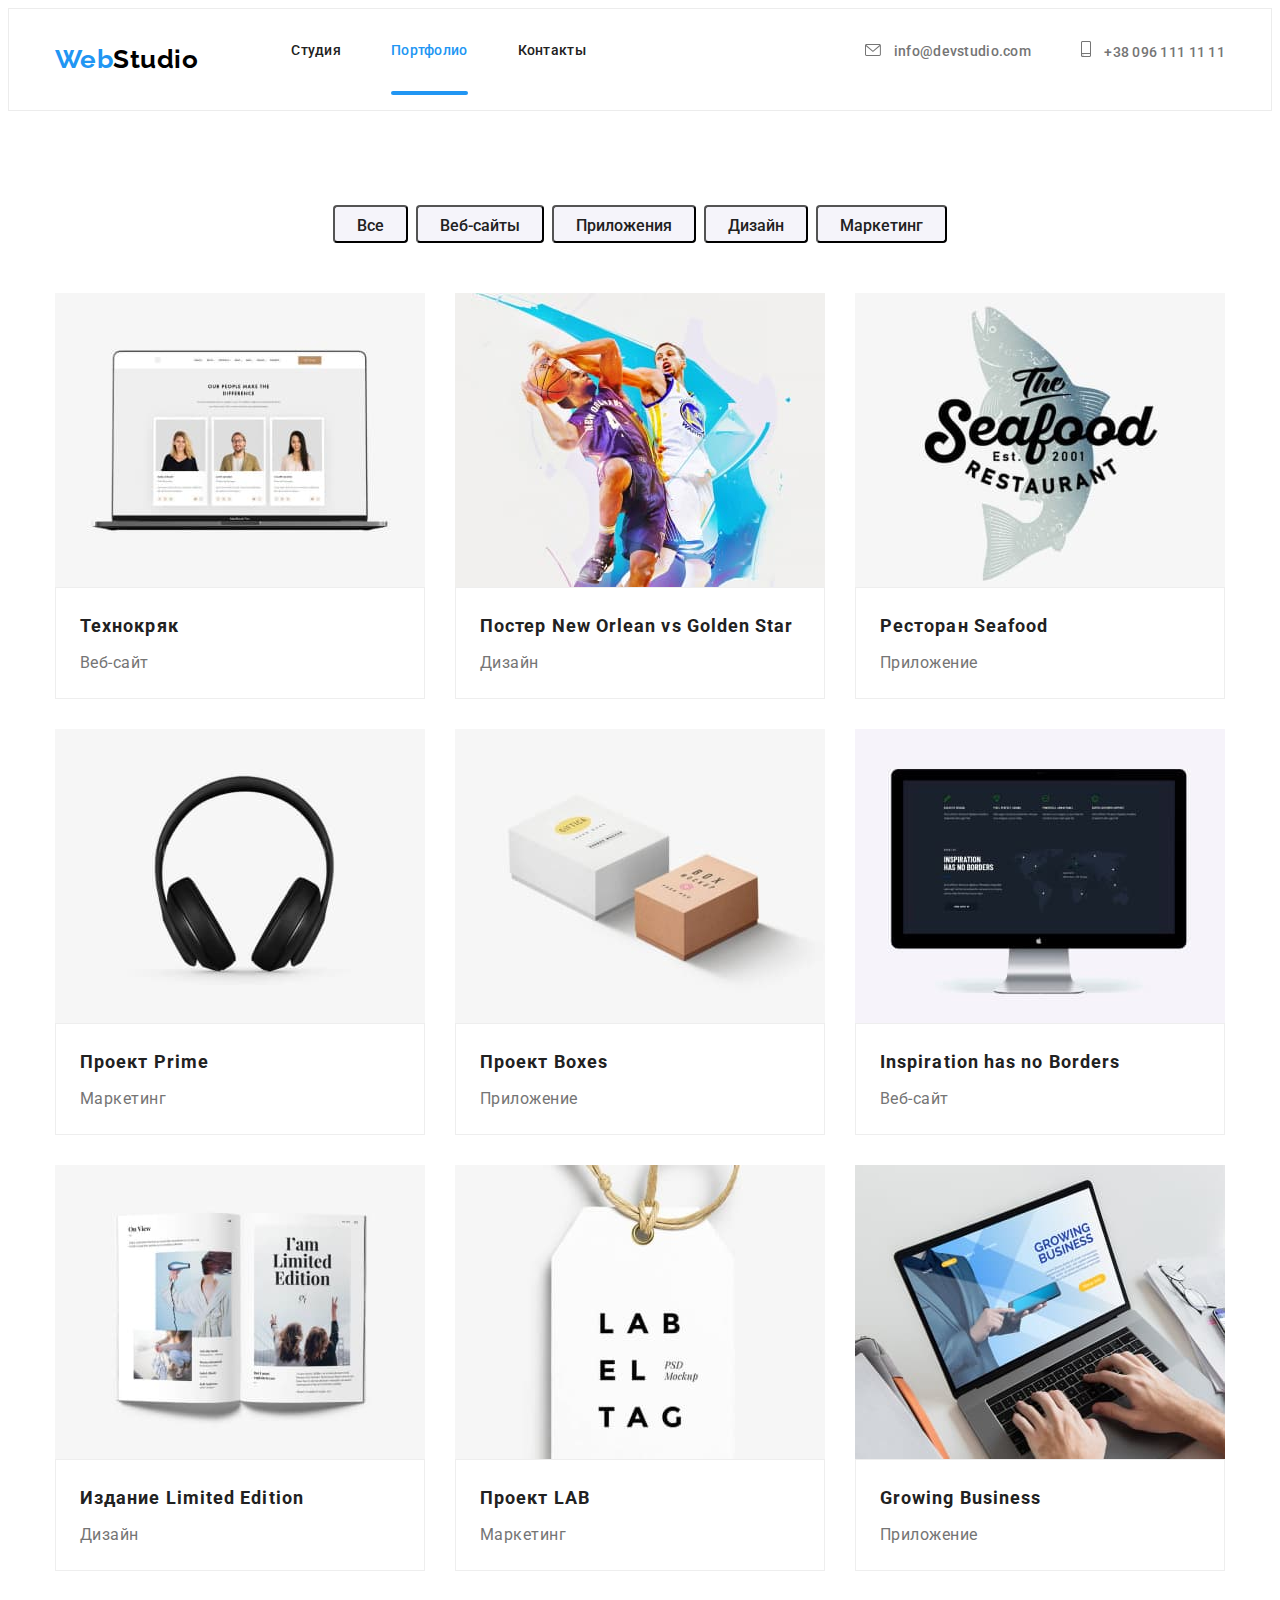
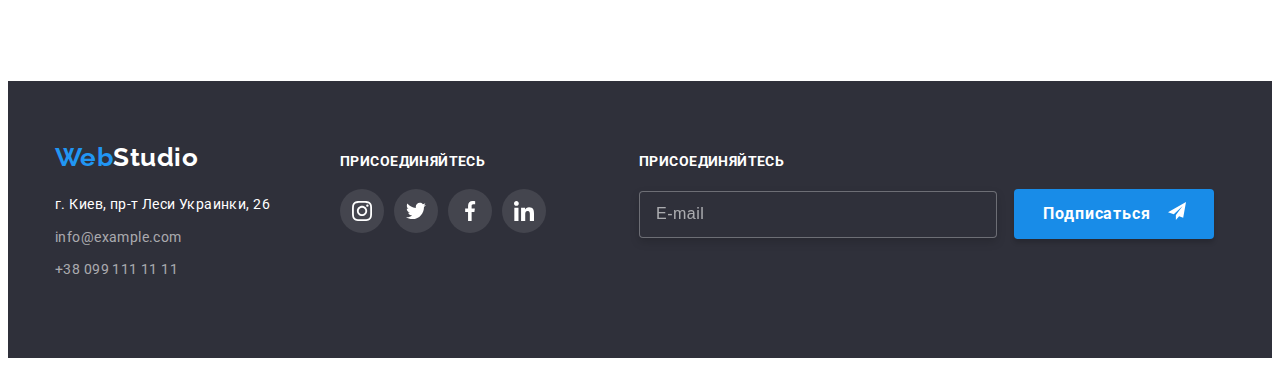
==== portfolio.html @ 405f948f "Пересоздал репозиторий, тот завис" ====
<!DOCTYPE html>
<html lang="ru">

<head>
    <meta charset="UTF-8">
    <meta http-equiv="X-UA-Compatible" content="IE=edge">
    <meta name="viewport" content="width=device-width, initial-scale=1.0">
    <title>Shalamai homework</title>
    <link rel="preconnect" href="https://fonts.googleapis.com">
    <link rel="preconnect" href="https://fonts.gstatic.com" crossorigin>
    <link href="https://fonts.googleapis.com/css2?family=Raleway:wght@700&family=Roboto:wght@400;500;700;900&display=swap"
        rel="stylesheet">
    <link rel="stylesheet" href="https://cdnjs.cloudflare.com/ajax/libs/modern-normalize/1.1.0/modern-normalize.min.css"
        integrity="sha512-wpPYUAdjBVSE4KJnH1VR1HeZfpl1ub8YT/NKx4PuQ5NmX2tKuGu6U/JRp5y+Y8XG2tV+wKQpNHVUX03MfMFn9Q=="
        crossorigin="anonymous" referrerpolicy="no-referrer" />
    <!-- <link rel="stylesheet" href="./css/styles.css"> -->
    <link rel="stylesheet" href="./css/main.min.css">
</head>

<body>

    <!-- Шапка сайта -->
    <header class="header">
        <div class="container main-nav">

            <a href="./index.html" class="logo">
                <span class="accent">Web</span><span class="logo-header">Studio</span>
            </a>

            <nav class="navigation">
                <ul class="site-nav list">
                    <li class="nav-item"><a href="./index.html" class="link">Студия</a></li>
                    <li class="nav-item"><a href="./portfolio.html" class="link current">Портфолио</a></li>
                    <li class="nav-item"><a href="" class="link">Контакты</a></li>
                </ul>
            </nav>

            <div class="contact-block">
                <ul class="header-nav list">
                    <li class="nav-item">
                        <a href="mailto:info@devstudio.com" class="link-contact">
                            <svg class="icon-header" width="16" height="12">
                                <use href="./images/icons.svg#icon-email"></use>
                            </svg>
                            info@devstudio.com
                        </a>
                    </li>
                    <li class="nav-item">
                        <a href="tel:+380961111111" class="link-contact">
                            <svg class="icon-header" width="10" height="16">
                                <use href="./images/icons.svg#icon-smartphone"></use>
                            </svg>
                            +38 096 111 11 11
                        </a>
                    </li>
                </ul>
            </div>
        </div>
    </header>

    <!-- Основное -->

    <main>

        <!-- Фильтр -->

        <section class="potfolio">
            <div class="container">
                <h1 class="filter-title">Фильтр</h1>

                <ul class="filter list">
                    <li class="filter-item"><button type="button" class="port-btn">Все</button></li>
                    <li class="filter-item"><button type="button" class="port-btn">Веб-сайты</button></li>
                    <li class="filter-item"><button type="button" class="port-btn">Приложения</button></li>
                    <li class="filter-item"><button type="button" class="port-btn">Дизайн</button></li>
                    <li class="filter-item"><button type="button" class="port-btn">Маркетинг</button></li>
                </ul>

                <!-- Проекты -->

                <ul class="project list">
                    <li class="project-item">
                        <div class="product-thumb">
                            <img src="./images/techno.jpg" alt="Открытый ноутбук" width="370">
                            <p class="overlay">
                                Технокряк это современная площадка распространения коронавируса. Компании используют эту платформу для цифрового
                                шпионажа и атак на защищённые сервера конкурентов.
                            </p>
                        </div>
                        <div class="project-description">
                            <h2 class="project-title">Технокряк</h2>
                            <p class="project-name">Веб-сайт</p>
                        </div>
                    </li>
                    <li class="project-item">
                        <div class="product-thumb">
                            <a href="" class="project-link">
                                <img src="./images/neworlean.jpg" alt="Два человека играют в баскетбол" width="370">
                            </a>
                            <div class="overlay">
                                Технокряк это современная площадка распространения коронавируса. Компании используют эту платформу для
                                цифрового
                                шпионажа и атак на защищённые сервера конкурентов.
                            </div>
                        </div>
                        <div class="project-description">
                            <h2 class="project-title">Постер New Orlean vs Golden Star</h2>
                            <p class="project-name">Дизайн</p>
                        </div>
                    </li>
                    <li class="project-item">
                        <div class="product-thumb">
                            <a href="" class="project-link">
                                <img src="./images/seafood.jpg" alt="Логотип ресторана" width="370">
                            </a>
                            <div class="overlay">
                                Технокряк это современная площадка распространения коронавируса. Компании используют эту платформу для
                                цифрового
                                шпионажа и атак на защищённые сервера конкурентов.
                            </div>
                        </div>
                        <div class="project-description">
                            <h2 class="project-title">Ресторан Seafood</h2>
                            <p class="project-name">Приложение</p>
                        </div>
                    </li>
                    <li class="project-item">
                        <div class="product-thumb">
                            <a href="" class="project-link">
                                <img src="./images/prime.jpg" alt="Черные наушники" width="370">
                            </a>
                            <div class="overlay">
                                Технокряк это современная площадка распространения коронавируса. Компании используют эту платформу для
                                цифрового
                                шпионажа и атак на защищённые сервера конкурентов.
                            </div>
                        </div>
                        <div class="project-description">
                            <h2 class="project-title">Проект Prime</h2>
                            <p class="project-name">Маркетинг</p>
                        </div>
                    </li>
                    <li class="project-item">
                        <div class="product-thumb">
                            <a href="" class="project-link">
                                <img src="./images/boxes.jpg" alt="Две коробки" width="370">
                            </a>
                            <div class="overlay">
                                Технокряк это современная площадка распространения коронавируса. Компании используют эту платформу для
                                цифрового
                                шпионажа и атак на защищённые сервера конкурентов.
                            </div>
                        </div>
                        <div class="project-description">
                            <h2 class="project-title">Проект Boxes</h2>
                            <p class="project-name">Приложение</p>
                        </div>
                    </li>
                    <li class="project-item">
                        <div class="product-thumb">
                            <a href="" class="project-link">
                                <img src="./images/borders.jpg" alt="Экран монитора" width="370">
                            </a>
                            <div class="overlay">
                                Технокряк это современная площадка распространения коронавируса. Компании используют эту платформу для
                                цифрового
                                шпионажа и атак на защищённые сервера конкурентов.
                            </div>
                        </div>
                        <div class="project-description">
                            <h2 class="project-title">Inspiration has no Borders</h2>
                            <p class="project-name">Веб-сайт</p>
                        </div>
                    </li>
                    <li class="project-item">
                        <div class="product-thumb">
                            <a href="" class="project-link">
                                <img src="./images/edition.jpg" alt="Открытый журнал" width="370">
                            </a>
                            <div class="overlay">
                                Технокряк это современная площадка распространения коронавируса. Компании используют эту платформу для
                                цифрового
                                шпионажа и атак на защищённые сервера конкурентов.
                            </div>
                        </div>
                        <div class="project-description">
                            <h2 class="project-title">Издание Limited Edition</h2>
                            <p class="project-name">Дизайн</p>
                        </div>
                    </li>
                    <li class="project-item">
                        <div class="product-thumb">
                            <a href="" class="project-link">
                                <img src="./images/lab.jpg" alt="Бумажная бирка с логотипом" width="370">
                            </a>
                            <div class="overlay">
                                Технокряк это современная площадка распространения коронавируса. Компании используют эту платформу для
                                цифрового
                                шпионажа и атак на защищённые сервера конкурентов.
                            </div>
                        </div>
                        <div class="project-description">
                            <h2 class="project-title">Проект LAB</h2>
                            <p class="project-name">Маркетинг</p>
                        </div>
                    </li>
                    <li class="project-item">
                        <div class="product-thumb">
                            <a href="" class="project-link">
                                <img src="./images/business.jpg" alt="Человек набирает текст на ноутбуке" width="370">
                            </a>
                            <div class="overlay">
                                Технокряк это современная площадка распространения коронавируса. Компании используют эту платформу для
                                цифрового
                                шпионажа и атак на защищённые сервера конкурентов.
                            </div>
                        </div>
                        <div class="project-description">
                            <h2 class="project-title">Growing Business</h2>
                            <p class="project-name">Приложение</p>
                        </div>
                    </li>
                </ul>
            </div>
        </section>

    </main>

    <!-- Footer -->

        <footer class="footer">

            <div class="container footer-box">
                <div>
                    <a href="./index.html" class="logo">
                        <span class="accent">Web</span><span class="logo-footer">Studio</span>
                    </a>

                    <address>
                        <ul class="footer-nav list">
                            <li class="address-link">
                                <a href="г.Киев,пр-тЛесиУкраинки,26" class="link-office">г. Киев, пр-т Леси Украинки, 26</a>
                            </li>
                            <li class="address-link">
                                <a href="info@example.com" class="link-contact">info@example.com</a>
                            </li>
                            <li class="address-link">
                                <a href="+380991111111" class="link-contact">+38 099 111 11 11</a>
                            </li>
                        </ul>
                    </address>
                </div>

                <div class="footer-link">
                    <h4 class="footer-text">Присоединяйтесь</h4>
                    <ul class="footer-social-list list">
                        <li class="footer-social-item">
                            <a href="instagram" class="footer-social-link">
                                <svg class="icon-social" width="20" height="20">
                                    <use href="./images/icons.svg#icon-instagram"></use>
                                </svg>
                            </a>
                        </li>
                        <li class="footer-social-item">
                            <a href="twitter" class="footer-social-link">
                                <svg class="footer-icon-social" width="20" height="20">
                                    <use href="./images/icons.svg#icon-twitter"></use>
                                </svg>
                            </a>
                        </li>
                        <li class="footer-social-item">
                            <a href="facebook" class="footer-social-link">
                                <svg class="footer-icon-social" width="20" height="20">
                                    <use href="./images/icons.svg#icon-facebook"></use>
                                </svg>
                            </a>
                        </li>
                        <li class="footer-social-item">
                            <a href="linkedin" class="footer-social-link">
                                <svg class="footer-icon-social" width="20" height="20">
                                    <use href="./images/icons.svg#icon-linkedin"></use>
                                </svg>
                            </a>
                        </li>
                    </ul>
                </div>
                <div class="subscribe">
                    <h4 class="footer-text">Присоединяйтесь</h4>
                    <form class="footer-form">
                        <div class="footer-field">
                            <div class="footer-field">
                                <label class="footer-label" for="user-check-email"></label>
                                <div class="footer-input-wrapper">
                                    <input type="text" class="footer-input" name="user-check-email" placeholder="E-mail"
                                        required minlength="5" title="" id="user-check-email">


                                    <input type="submit" value="Подписаться" class="footer-btn" name="icon-footer">
                                    <svg class="footer-icon" width="18" height="18">
                                        <use href="./images/icons.svg#icon-plane"></use>
                                    </svg>
                                </div>
                            </div>
                        </div>
                    </form>
                </div>
            </div>
        </footer>
    </body>

    </html>
---- css/styles.css ----
/* ---------------------------HEADER-------------------------------*/



/* --------------------------FOOTER-------------------------------*/



/* -----------------------------HERO------------------------------------*/



/*----------------------FEATURES-----------------------------*/



/*---------------------WORKS---------------------------*/



/*-------------------CLIENTS---------------------------*/




/*----------------------PORTFOLIO----------------------------*/



/*-------------------------PROJECTS--------------------------------*/
---- css/main.min.css ----
body{background-color:#817fff}.site-nav{display:flex;padding-left:93px}.contact-block{display:flex;margin-left:auto}.nav-item{position:relative}.current::after{content:'';position:absolute;left:0;bottom:-26px;display:block;width:100%;height:4px;border-radius:2px;background:var(--accent-color)}.current-link::after:hover,.current-link::after:hover{background:#2196F3}.site-nav .nav-item:not(:last-child){margin-right:50px}.site-nav .link{display:flex;padding-top:10px;padding-bottom:10px;color:var(--title-text-color);font-weight:500;font-size:14px;line-height:1.14;letter-spacing:0.02em;text-decoration:none;transition:color 250ms cubic-bezier(0.4, 0, 0.2, 1)}.site-nav .link:hover,.site-nav .link:focus{color:var(--accent-color)}.site-nav .link.current{color:var(--accent-color)}.main-nav{display:flex;align-items:center}.header{padding-top:24px;padding-bottom:25px;border:1px solid #ECECEC}.header-nav{display:flex;margin-left:auto}.header-nav .nav-item:not(:last-child){margin-right:50px}.header-nav .link-contact{color:var(--primary-text-color);fill:var(--primary-text-color);font-weight:500;font-size:14px;line-height:1.14;letter-spacing:0.02em;text-decoration:none;transition:fill 250ms cubic-bezier(0.4, 0, 0.2, 1),color 250ms cubic-bezier(0.4, 0, 0.2, 1)}.icon-header{margin-right:10px}.header-nav .link-contact:hover,.header-nav .link-contact:focus,.footer-nav .link-contact:hover,.footer-nav .link-contact:focus,.footer-nav .link-office:hover,.footer-nav .link-office:focus{color:var(--accent-color);fill:var(--accent-color)}.footer-nav{padding-top:20px;padding-left:0}.footer-nav .address-link:not(:last-child){margin-bottom:9px}.footer-nav .link-contact{color:rgba(255,255,255,0.6);text-decoration:none;font-size:14px;line-height:1.71;letter-spacing:0.03em;font-style:normal}.link-office{color:var(--logo-color-footer);text-decoration:none;font-size:14px;line-height:1.71;letter-spacing:0.03em;font-style:normal}.footer-box{display:flex;align-items:center;align-items:baseline}.footer-link{margin-left:70px}.footer-text{font-size:14px;line-height:1.143;letter-spacing:0.03em;text-transform:uppercase;margin-top:12px;margin-bottom:20px;color:var(--hero-text-color)}.footer-social-list{display:flex;justify-content:center;padding-left:0;margin-top:16px}.footer-social-list .footer-social-link{display:flex;height:44px;width:44px;border-radius:50%;align-items:center;justify-content:center;fill:var(--primary-bg-color);background:rgba(255,255,255,0.1);transition:background-color 250ms cubic-bezier(0.4, 0, 0.2, 1)}.footer-social-list .footer-social-link:hover,.footer-social-list .footer-social-link:focus{background-color:var(--accent-color)}.footer-social-item:not(:last-child){margin-right:10px}.subscribe{margin-left:93px}.footer-text{font-size:14px;line-height:1.143;letter-spacing:0.03em;text-transform:uppercase;margin-top:12px;margin-bottom:20px;color:var(--hero-text-color)}.footer-input-wrapper{position:relative}.footer-icon{position:absolute;top:13px;right:28px}.footer-input{width:358px;padding:15px 16px;color:var(--logo-color-footer);border:1px solid rgba(255,255,255,0.3);box-sizing:border-box;filter:drop-shadow(0px 4px 4px rgba(0,0,0,0.15));border-radius:4px;background:var(--fill-color)}.footer-input::placeholder{font-size:16px;line-height:1.25;align-items:center;letter-spacing:0.03em;color:rgba(255,255,255,0.6)}.footer-btn{color:var(--button-text-color);background-color:#188CE8;cursor:pointer;font-family:inherit;margin-left:12px;padding-left:29px;padding-right:62px;font-weight:bold;font-size:16px;line-height:1.87;letter-spacing:0.06em;width:200px;height:50px;box-shadow:0px 4px 4px rgba(0,0,0,0.15);border-radius:4px;border:none;transition:color 250ms cubic-bezier(0.4, 0, 0.2, 1)}.client{padding-top:94px;padding-bottom:94px}.client-list{display:flex;justify-content:center;padding-left:0;margin-top:16px}.client-list{display:flex}.client-link{display:flex;height:92px;width:170px;border:1px solid #AFB1B8;box-sizing:border-box;border-radius:4px;align-items:center;justify-content:center;fill:#AFB1B8;transition:fill 250ms cubic-bezier(0.4, 0, 0.2, 1)}.client-list .client-link:hover,.client-list .client-link:focus{fill:var(--accent-color)}.client-item:not(:last-child){margin-right:30px}.featurs{padding-top:94px}.main-project{padding-top:94px;padding-bottom:94px}.our-featur{display:flex;padding-left:0}.feature-list{width:270px}.featurs-link{display:flex;align-items:center;justify-content:center;margin-bottom:30px;background:#F5F4FA;border-radius:4px;height:120px;width:270px}.icon-featere{height:70px;width:70px}.feature-list:not(:last-child){margin-right:30px}.featur-title{margin-top:0;margin-bottom:10px;color:var(--title-text-color);font-weight:bold;font-size:14px;line-height:1.14;text-transform:uppercase}.featur-text{font-size:14px;line-height:1.71;letter-spacing:0.03em;color:var(--primary-text-color)}.hero{background-color:var(--fill-color);align-items:center;justify-items:center;padding-top:200px;padding-bottom:200px}.main-background{height:600px;max-width:1600px;margin-right:auto;margin-left:auto;background-repeat:no-repeat;background-position:center;background-size:cover;background-image:linear-gradient(rgba(47,48,58,0.4), rgba(47,48,58,0.4)),url(../images/hero.jpg)}.backdrop{position:fixed;top:0;left:0;width:100%;height:100%;background-color:rgba(0,0,0,0.2);opacity:1;transition:opacity 250ms cubic-bezier(0.4, 0, 0.2, 1)}.backdrop.is-hidden{opacity:0;pointer-events:none}.modal{position:absolute;top:50%;left:50%;transform:translate(-50%, -50%);height:581px;width:528px;padding:40px;box-shadow:0px 1px 3px rgba(0,0,0,0.12),0px 1px 1px rgba(0,0,0,0.14),0px 2px 1px rgba(0,0,0,0.2);border-radius:4px;background-color:var(--primary-bg-color)}.modal-close{position:absolute;display:flex;justify-content:center;align-items:center;top:10px;right:10px;border:1px solid #999999;border-radius:50%;background-color:transparent;width:30px;height:30px;cursor:pointer;-webkit-transition:1s ease-in-out;-moz-transition:1s ease-in-out;-ms-transition:1s ease-in-out;-o-transition:1s ease-in-out;transition:1s ease-in-out}.icon-hero{fill:var(--logo-color-header);-webkit-transition:250ms ease-in-out;-moz-transition:250ms ease-in-out;-ms-transition:250ms ease-in-out;-o-transition:250ms ease-in-out;transition:250ms ease-in-out}.modal-close:hover .icon-hero{fill:var(--accent-color);-webkit-transition:250ms ease-in-out;-moz-transition:250ms ease-in-out;-ms-transition:250ms ease-in-out;-o-transition:250ms ease-in-out;transition:250ms ease-in-out}.hero-title{text-align:center;margin-top:0;margin-bottom:30px;margin-left:auto;margin-right:auto;max-width:696px;color:var(--hero-text-color);font-weight:900;font-size:44px;line-height:1.36;letter-spacing:0.06em;text-transform:uppercase}.main-btn{display:flex;justify-content:center;align-items:center;color:var(--button-text-color);background-color:#188CE8;cursor:pointer;font-family:inherit;margin:0 auto;font-weight:bold;font-size:16px;line-height:1.87;letter-spacing:0.06em;width:200px;height:50px;box-shadow:0px 4px 4px rgba(0,0,0,0.15);border-radius:4px;border:none;transition:color 250ms cubic-bezier(0.4, 0, 0.2, 1)}.hero .main-btn:hover,.hero .main-btn:focus{color:var(--primary-bg-color)}.hero-close{padding:0;border:none;background:none;cursor:pointer;position:absolute;top:8px;right:8px;transition:fill 3250ms cubic-bezier(0.4, 0, 0.2, 1)}.hero-close:hover,.hero-close:focus{fill:var(--accent-color)}.modal-title{font-weight:bold;font-size:20px;line-height:1.15;text-align:center;letter-spacing:0.03em;margin:0 0 12px 0;color:var(--title-text-color)}.modal-field{margin-bottom:10px}.modal-check-field{display:flex;align-items:center;align-items:center;font-size:14px;line-height:1.71;letter-spacing:0.03em;cursor:pointer}.modal-label{display:block;margin-bottom:4px;font-size:12px;line-height:1.17;letter-spacing:0.01em;color:var(--primary-text-color)}.input-wrapper{position:relative}.modal-icon{position:absolute;left:12px;top:50%;transform:translateY(-50%);fill:var(--title-text-color);cursor:pointer}.modal-input:focus{border-color:var(--accent-color)}.modal-input:focus+.modal-icon{fill:var(--accent-color)}.modal-input{width:100%;height:40px;padding-left:42px;padding-right:10px;border:1px solid rgba(33,33,33,0.2);box-sizing:border-box;border-radius:4px;background-color:transparent;cursor:pointer}.modal-text{width:100%;height:120px;padding:12px 16px;resize:none;outline:none;border:1px solid rgba(33,33,33,0.2);border-radius:4px}.modal-input::placeholder{font-size:12px;line-height:1.17;letter-spacing:0.01em;color:rgba(117,117,117,0.5)}.modal-check-text{cursor:pointer;font-size:14px;line-height:1.71px;letter-spacing:0.03em;color:var(--primary-text-color)}.agreement{color:var(--accent-color)}.modal-check{position:relative;display:block;width:0;height:0}.modal-check::before{content:'';position:absolute;width:20px;height:20px;display:block;cursor:pointer;border:1px solid #888888;border-radius:3px}.modal-check:checked::before{background:#2196F3 url(../images/checked.svg) center no-repeat}.modal-check-text{position:relative;display:block;line-height:20px;padding-left:40px;font-size:14px;color:#999999}.modal-check-text span{width:15px;height:15px;border:2px solid #303030;border-radius:2px;margin-right:5px;display:flex;align-items:center;justify-content:center}.modal-check:checked+.modal-check-text span{background-color:var(--accent-color);border:none}.modal-check:checked+.modal-check-text svg{fill:#ffffff}.check-agreement{color:var(--primary-text-color);margin-left:6px;font-size:74px;line-height:1.71;letter-spacing:0.03em}.agreement-text{color:var(--primary-text-color);margin-left:px;font-size:14px;line-height:1.71;margin:100px;letter-spacing:0.03em}.modal-check-field:focus+.checkbox-icon:checked{color:var(--accent-color)}.agreement-color{color:var(--accent-color);text-decoration-color:none}.check-btn{margin-top:16px}.potfolio{padding-top:94px;padding-bottom:94px}.filter-title{position:absolute;white-space:nowrap;width:1px;height:1px;overflow:hidden;border:0;padding:0;clip:rect(0 0 0 0);clip-path:inset(50%);margin:-1px}.filter{display:flex;padding-left:0;justify-content:center;margin-bottom:50px;transition:fill 250ms cubic-bezier(0.4, 0, 0.2, 1),background-color 250ms cubic-bezier(0.4, 0, 0.2, 1)}.filter-item:not(:last-child){margin-right:8px}.port-btn{color:var(--title-text-color);background-color:var(--potfolio-bg-color);cursor:pointer;font-family:inherit;font-weight:500;font-size:16px;line-height:1.62;min-width:73px;height:38px;padding:6px 22px;border-radius:4px;transition:box-shadow 250ms cubic-bezier(0.4, 0, 0.2, 1),background-color 250ms cubic-bezier(0.4, 0, 0.2, 1)}.port-btn:hover{box-shadow:0px 3px 1px rgba(0,0,0,0.1),0px 1px 2px rgba(0,0,0,0.08),0px 2px 2px rgba(0,0,0,0.12);border-radius:4px}.filter .port-btn:hover,.filter .port-btn:focus{color:var(--button-text-color);background-color:var(--accent-color)}.project{display:flex;flex-wrap:wrap;padding-left:0}.project-item{width:370px;margin-right:30px;margin-bottom:30px;transition:box-shadow 250ms cubic-bezier(0.4, 0, 0.2, 1),background-color 250ms cubic-bezier(0.4, 0, 0.2, 1)}.product-thumb{position:relative;overflow:hidden}.overlay{font-size:18px;line-height:1.56;letter-spacing:0.03em;color:var(--hero-text-color);padding:63px 24px;position:absolute;width:100%;top:0;left:0;margin:0;transform:translateY(100%);transition:250ms cubic-bezier(0.4, 0, 0.2, 1);background:rgba(33,150,243,0.9);opacity:0}.project-item:hover .overlay{transform:translateY(0);background:rgba(33,150,243,0.9);opacity:1}.project-item:hover{background:#FFFFFF;border:-1px solid #EEEEEE;box-sizing:border-box;box-shadow:0px 1px 1px rgba(0,0,0,0.12),0px 4px 4px rgba(0,0,0,0.06),1px 4px 6px rgba(0,0,0,0.16)}.project-item:nth-child(3n){margin-right:0}.project-item:nth-last-child(-n+3){margin-bottom:0}img{display:block}.project-description{padding:20px 24px;margin:0;border:1px solid #EEEEEE;background:var(--primary-bg-color)}.project-title{color:var(--title-text-color);font-weight:bold;font-size:18px;line-height:2;letter-spacing:0.06em;margin-top:0;margin-bottom:4px}.project-name{color:var(--primary-text-color);font-size:16px;line-height:1.87;margin-top:0;margin-bottom:0}.team{background-color:var(--potfolio-bg-color);padding-top:94px;padding-bottom:94px}.team-member{background-color:var(--primary-bg-color);box-shadow:0px 1px 3px rgba(0,0,0,0.12),0px 1px 1px rgba(0,0,0,0.14),0px 2px 1px rgba(0,0,0,0.2);border-radius:0px 0px 4px 4px}.team-title{margin-top:0;margin-bottom:50px}.team-list{display:flex;justify-content:center;padding-left:0;padding-right:0;margin-left:0;margin-right:0}.team-item{text-align:center;padding-top:30px;padding-bottom:30px}.team-list .team-member:not(:last-child){margin-right:30px}.name{margin-top:0;margin-bottom:10px;color:var(--title-text-color);font-weight:500;font-size:16px;line-height:1.87}.position{padding-bottom:0;margin-top:0;margin-bottom:0;color:var(--primary-text-color);font-size:16px;line-height:1.87}.social-list{display:flex;justify-content:center;padding-left:0;margin-top:16px}.social-list .social-link{display:flex;height:44px;width:44px;border-radius:50%;align-items:center;justify-content:center;fill:#AFB1B8;transition:fill 250ms cubic-bezier(0.4, 0, 0.2, 1),background-color 250ms cubic-bezier(0.4, 0, 0.2, 1)}.social-item:not(:last-child){margin-right:10px}.social-list .social-link:hover,.social-list .social-link:focus{background-color:var(--accent-color);fill:var(--primary-bg-color);opacity:1}.section-title{margin-top:0;margin-bottom:50px;text-align:center}.section-title,.team-title{color:var(--title-text-color);font-weight:bold;font-size:36px;line-height:1.16;text-align:center}.main-prj-list{display:flex;justify-content:center;padding-left:0;padding-right:0;margin-right:0}.main-prj-link{position:relative;align-items:center}.main-project-title{font-weight:bold;font-size:14px;line-height:1.142;text-align:center;margin-top:27px;margin-bottom:27px;letter-spacing:0.03em;text-transform:uppercase;color:var(--logo-color-footer)}.main-prj-text{position:absolute;width:100%;height:70px;left:0;bottom:0;background:rgba(47,48,58,0.8)}.main-prj-list .main-prj-link:not(:last-child){margin-right:30px}.visually-hidden{position:absolute;white-space:nowrap;width:1px;height:1px;overflow:hidden;border:0;padding:0;clip:rect(0 0 0 0);clip-path:inset(50%);margin:-1px}:root{--primary-text-color: #757575;--title-text-color: #212121;--accent-color: #2196F3;--primary-bg-color: #FFFFFF;--fill-color: #2F303A;--logo-color-header: #000000;--logo-color-footer: #FFFFFF;--hero-text-color: #FFFFFF;--button-text-color: #FFFFFF;--potfolio-bg-color: #F5F4FA}a,a:visited{-webkit-transition:1s ease-in-out;-moz-transition:1s ease-in-out;-ms-transition:1s ease-in-out;-o-transition:1s ease-in-out;transition:1s ease-in-out}a:hover,a:active{-webkit-transition:1s ease-in-out;-moz-transition:1s ease-in-out;-ms-transition:1s ease-in-out;-o-transition:1s ease-in-out;transition:1s ease-in-out}body{background-color:var(--primary-bg-color);color:var(--primary-text-color);font-family:Roboto, sans-serif;letter-spacing:0.03em}.container{width:1200px;padding-left:15px;padding-right:15px;margin-left:auto;margin-right:auto}.logo{font-family:Raleway, sans-serif;font-weight:bold;font-size:26px;line-height:1.19;text-decoration:none}.list{list-style:none;margin-top:0}.accent{color:var(--accent-color)}.logo-header{color:var(--logo-color-header)}.footer{background-color:var(--fill-color);padding-top:60px;padding-bottom:60px}.logo-footer{color:var(--logo-color-footer)}html{box-sizing:border-box}*,*::before,::after{box-sizing:inherit}
/*# sourceMappingURL=main.min.css.map */
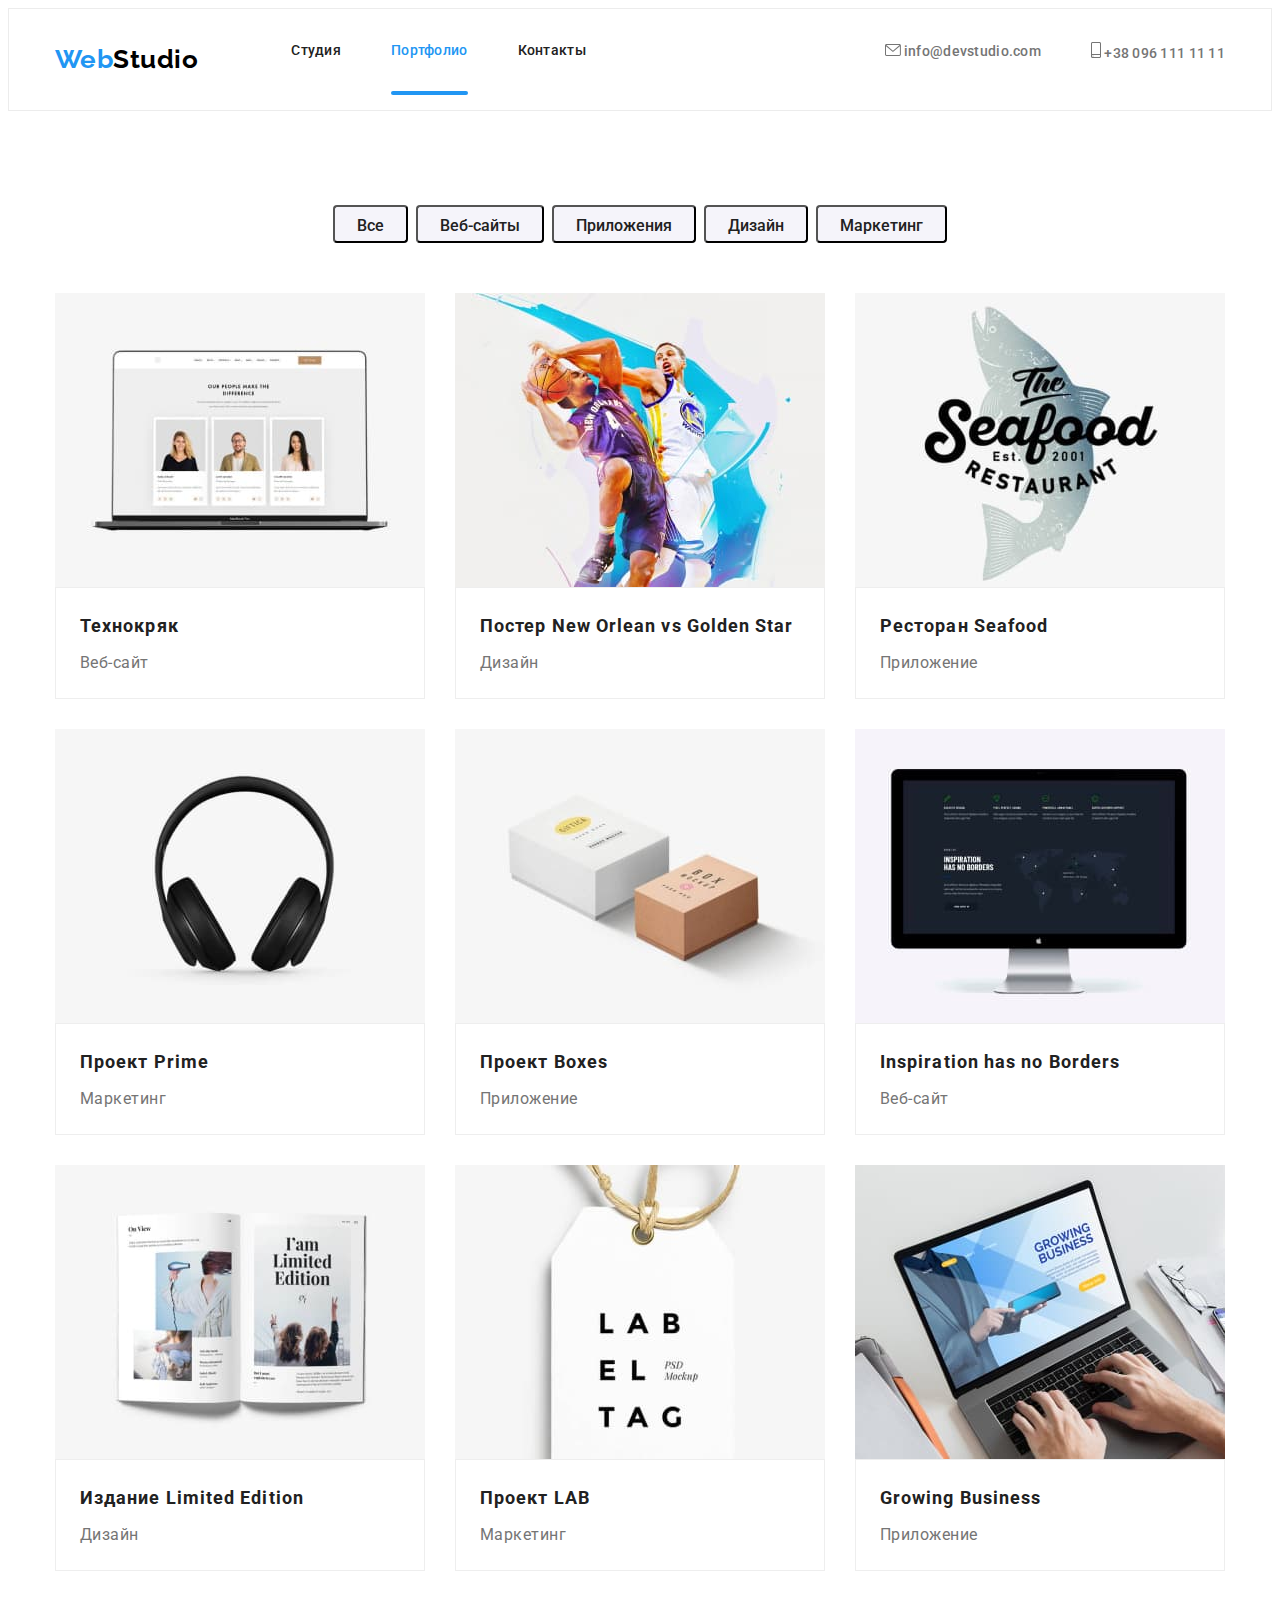
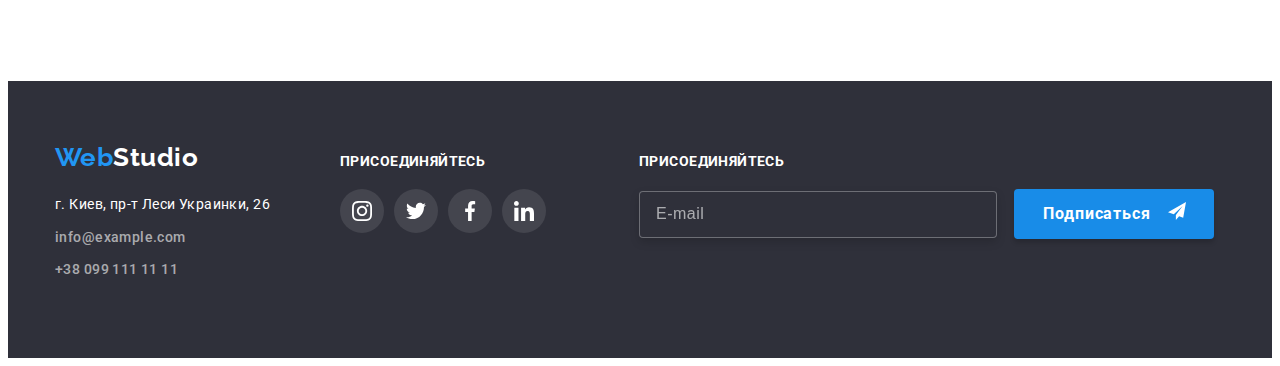
==== commit 85ce313e: "Все перенес" ====
--- a/portfolio.html
+++ b/portfolio.html
@@ -13,41 +13,41 @@
     <link rel="stylesheet" href="https://cdnjs.cloudflare.com/ajax/libs/modern-normalize/1.1.0/modern-normalize.min.css"
         integrity="sha512-wpPYUAdjBVSE4KJnH1VR1HeZfpl1ub8YT/NKx4PuQ5NmX2tKuGu6U/JRp5y+Y8XG2tV+wKQpNHVUX03MfMFn9Q=="
         crossorigin="anonymous" referrerpolicy="no-referrer" />
-    <!-- <link rel="stylesheet" href="./css/styles.css"> -->
+    <link rel="stylesheet" href="./css/styles.css">
     <link rel="stylesheet" href="./css/main.min.css">
 </head>
 
 <body>
 
-    <!-- Шапка сайта -->
+        <!-------------------------------------HEADER------------------------------------------>
     <header class="header">
         <div class="container main-nav">
 
             <a href="./index.html" class="logo">
-                <span class="accent">Web</span><span class="logo-header">Studio</span>
+                <span class="logo__accent">Web</span><span class="logo__second">Studio</span>
             </a>
 
             <nav class="navigation">
                 <ul class="site-nav list">
-                    <li class="nav-item"><a href="./index.html" class="link">Студия</a></li>
-                    <li class="nav-item"><a href="./portfolio.html" class="link current">Портфолио</a></li>
-                    <li class="nav-item"><a href="" class="link">Контакты</a></li>
+                    <li class="site-nav__item"><a href="./index.html" class="site-nav__link">Студия</a></li>
+                    <li class="site-nav__item"><a href="./portfolio.html" class="site-nav__link current">Портфолио</a></li>
+                    <li class="site-nav__item"><a href="" class="site-nav__link">Контакты</a></li>
                 </ul>
             </nav>
 
             <div class="contact-block">
-                <ul class="header-nav list">
-                    <li class="nav-item">
-                        <a href="mailto:info@devstudio.com" class="link-contact">
-                            <svg class="icon-header" width="16" height="12">
+                <ul class="contacts list">
+                    <li class="site-nav__item">
+                        <a href="mailto:info@devstudio.com" class="contacts__link">
+                            <svg class="contacts__icon" width="16" height="12">
                                 <use href="./images/icons.svg#icon-email"></use>
                             </svg>
                             info@devstudio.com
                         </a>
                     </li>
-                    <li class="nav-item">
-                        <a href="tel:+380961111111" class="link-contact">
-                            <svg class="icon-header" width="10" height="16">
+                    <li class="site-nav__item">
+                        <a href="tel:+380961111111" class="contacts__link">
+                            <svg class="contacts__icon" width="10" height="16">
                                 <use href="./images/icons.svg#icon-smartphone"></use>
                             </svg>
                             +38 096 111 11 11
@@ -58,166 +58,167 @@
         </div>
     </header>
 
-    <!-- Основное -->
-
     <main>
 
-        <!-- Фильтр -->
+        <!-----------------------------------PORTFOLIO--------------------------------------->
 
         <section class="potfolio">
             <div class="container">
+
+        <!-------------------------------------FILTER------------------------------------------>
+
                 <h1 class="filter-title">Фильтр</h1>
 
                 <ul class="filter list">
-                    <li class="filter-item"><button type="button" class="port-btn">Все</button></li>
-                    <li class="filter-item"><button type="button" class="port-btn">Веб-сайты</button></li>
-                    <li class="filter-item"><button type="button" class="port-btn">Приложения</button></li>
-                    <li class="filter-item"><button type="button" class="port-btn">Дизайн</button></li>
-                    <li class="filter-item"><button type="button" class="port-btn">Маркетинг</button></li>
+                    <li class="filter__item"><button type="button" class="filter__btn">Все</button></li>
+                    <li class="filter__item"><button type="button" class="filter__btn">Веб-сайты</button></li>
+                    <li class="filter__item"><button type="button" class="filter__btn">Приложения</button></li>
+                    <li class="filter__item"><button type="button" class="filter__btn">Дизайн</button></li>
+                    <li class="filter__item"><button type="button" class="filter__btn">Маркетинг</button></li>
                 </ul>
 
-                <!-- Проекты -->
+        <!-----------------------------------PROJECTS-------------------------------------->
 
                 <ul class="project list">
                     <li class="project-item">
-                        <div class="product-thumb">
+                        <div class="project-item__thumb">
                             <img src="./images/techno.jpg" alt="Открытый ноутбук" width="370">
-                            <p class="overlay">
+                            <p class="project-item__overlay">
                                 Технокряк это современная площадка распространения коронавируса. Компании используют эту платформу для цифрового
                                 шпионажа и атак на защищённые сервера конкурентов.
                             </p>
                         </div>
-                        <div class="project-description">
-                            <h2 class="project-title">Технокряк</h2>
-                            <p class="project-name">Веб-сайт</p>
-                        </div>
-                    </li>
-                    <li class="project-item">
-                        <div class="product-thumb">
+                        <div class="project-item__description">
+                            <h2 class="project-item__title">Технокряк</h2>
+                            <p class="project-item__name">Веб-сайт</p>
+                        </div>
+                    </li>
+                    <li class="project-item">
+                        <div class="project-item__thumb">
                             <a href="" class="project-link">
                                 <img src="./images/neworlean.jpg" alt="Два человека играют в баскетбол" width="370">
                             </a>
-                            <div class="overlay">
-                                Технокряк это современная площадка распространения коронавируса. Компании используют эту платформу для
-                                цифрового
-                                шпионажа и атак на защищённые сервера конкурентов.
-                            </div>
-                        </div>
-                        <div class="project-description">
-                            <h2 class="project-title">Постер New Orlean vs Golden Star</h2>
-                            <p class="project-name">Дизайн</p>
-                        </div>
-                    </li>
-                    <li class="project-item">
-                        <div class="product-thumb">
+                            <div class="project-item__overlay">
+                                Технокряк это современная площадка распространения коронавируса. Компании используют эту платформу для
+                                цифрового
+                                шпионажа и атак на защищённые сервера конкурентов.
+                            </div>
+                        </div>
+                        <div class="project-item__description">
+                            <h2 class="project-item__title">Постер New Orlean vs Golden Star</h2>
+                            <p class="project-item__name">Дизайн</p>
+                        </div>
+                    </li>
+                    <li class="project-item">
+                        <div class="project-item__thumb">
                             <a href="" class="project-link">
                                 <img src="./images/seafood.jpg" alt="Логотип ресторана" width="370">
                             </a>
-                            <div class="overlay">
-                                Технокряк это современная площадка распространения коронавируса. Компании используют эту платформу для
-                                цифрового
-                                шпионажа и атак на защищённые сервера конкурентов.
-                            </div>
-                        </div>
-                        <div class="project-description">
-                            <h2 class="project-title">Ресторан Seafood</h2>
-                            <p class="project-name">Приложение</p>
-                        </div>
-                    </li>
-                    <li class="project-item">
-                        <div class="product-thumb">
+                            <div class="project-item__overlay">
+                                Технокряк это современная площадка распространения коронавируса. Компании используют эту платформу для
+                                цифрового
+                                шпионажа и атак на защищённые сервера конкурентов.
+                            </div>
+                        </div>
+                        <div class="project-item__description">
+                            <h2 class="project-item__title">Ресторан Seafood</h2>
+                            <p class="project-item__name">Приложение</p>
+                        </div>
+                    </li>
+                    <li class="project-item">
+                        <div class="project-item__thumb">
                             <a href="" class="project-link">
                                 <img src="./images/prime.jpg" alt="Черные наушники" width="370">
                             </a>
-                            <div class="overlay">
-                                Технокряк это современная площадка распространения коронавируса. Компании используют эту платформу для
-                                цифрового
-                                шпионажа и атак на защищённые сервера конкурентов.
-                            </div>
-                        </div>
-                        <div class="project-description">
-                            <h2 class="project-title">Проект Prime</h2>
-                            <p class="project-name">Маркетинг</p>
-                        </div>
-                    </li>
-                    <li class="project-item">
-                        <div class="product-thumb">
+                            <div class="project-item__overlay">
+                                Технокряк это современная площадка распространения коронавируса. Компании используют эту платформу для
+                                цифрового
+                                шпионажа и атак на защищённые сервера конкурентов.
+                            </div>
+                        </div>
+                        <div class="project-item__description">
+                            <h2 class="project-item__title">Проект Prime</h2>
+                            <p class="project-item__name">Маркетинг</p>
+                        </div>
+                    </li>
+                    <li class="project-item">
+                        <div class="project-item__thumb">
                             <a href="" class="project-link">
                                 <img src="./images/boxes.jpg" alt="Две коробки" width="370">
                             </a>
-                            <div class="overlay">
-                                Технокряк это современная площадка распространения коронавируса. Компании используют эту платформу для
-                                цифрового
-                                шпионажа и атак на защищённые сервера конкурентов.
-                            </div>
-                        </div>
-                        <div class="project-description">
-                            <h2 class="project-title">Проект Boxes</h2>
-                            <p class="project-name">Приложение</p>
-                        </div>
-                    </li>
-                    <li class="project-item">
-                        <div class="product-thumb">
+                            <div class="project-item__overlay">
+                                Технокряк это современная площадка распространения коронавируса. Компании используют эту платформу для
+                                цифрового
+                                шпионажа и атак на защищённые сервера конкурентов.
+                            </div>
+                        </div>
+                        <div class="project-item__description">
+                            <h2 class="project-item__title">Проект Boxes</h2>
+                            <p class="project-item__name">Приложение</p>
+                        </div>
+                    </li>
+                    <li class="project-item">
+                        <div class="project-item__thumb">
                             <a href="" class="project-link">
                                 <img src="./images/borders.jpg" alt="Экран монитора" width="370">
                             </a>
-                            <div class="overlay">
-                                Технокряк это современная площадка распространения коронавируса. Компании используют эту платформу для
-                                цифрового
-                                шпионажа и атак на защищённые сервера конкурентов.
-                            </div>
-                        </div>
-                        <div class="project-description">
-                            <h2 class="project-title">Inspiration has no Borders</h2>
-                            <p class="project-name">Веб-сайт</p>
-                        </div>
-                    </li>
-                    <li class="project-item">
-                        <div class="product-thumb">
+                            <div class="project-item__overlay">
+                                Технокряк это современная площадка распространения коронавируса. Компании используют эту платформу для
+                                цифрового
+                                шпионажа и атак на защищённые сервера конкурентов.
+                            </div>
+                        </div>
+                        <div class="project-item__description">
+                            <h2 class="project-item__title">Inspiration has no Borders</h2>
+                            <p class="project-item__name">Веб-сайт</p>
+                        </div>
+                    </li>
+                    <li class="project-item">
+                        <div class="project-item__thumb">
                             <a href="" class="project-link">
                                 <img src="./images/edition.jpg" alt="Открытый журнал" width="370">
                             </a>
-                            <div class="overlay">
-                                Технокряк это современная площадка распространения коронавируса. Компании используют эту платформу для
-                                цифрового
-                                шпионажа и атак на защищённые сервера конкурентов.
-                            </div>
-                        </div>
-                        <div class="project-description">
-                            <h2 class="project-title">Издание Limited Edition</h2>
-                            <p class="project-name">Дизайн</p>
-                        </div>
-                    </li>
-                    <li class="project-item">
-                        <div class="product-thumb">
+                            <div class="project-item__overlay">
+                                Технокряк это современная площадка распространения коронавируса. Компании используют эту платформу для
+                                цифрового
+                                шпионажа и атак на защищённые сервера конкурентов.
+                            </div>
+                        </div>
+                        <div class="project-item__description">
+                            <h2 class="project-item__title">Издание Limited Edition</h2>
+                            <p class="project-item__name">Дизайн</p>
+                        </div>
+                    </li>
+                    <li class="project-item">
+                        <div class="project-item__thumb">
                             <a href="" class="project-link">
                                 <img src="./images/lab.jpg" alt="Бумажная бирка с логотипом" width="370">
                             </a>
-                            <div class="overlay">
-                                Технокряк это современная площадка распространения коронавируса. Компании используют эту платформу для
-                                цифрового
-                                шпионажа и атак на защищённые сервера конкурентов.
-                            </div>
-                        </div>
-                        <div class="project-description">
-                            <h2 class="project-title">Проект LAB</h2>
-                            <p class="project-name">Маркетинг</p>
-                        </div>
-                    </li>
-                    <li class="project-item">
-                        <div class="product-thumb">
+                            <div class="project-item__overlay">
+                                Технокряк это современная площадка распространения коронавируса. Компании используют эту платформу для
+                                цифрового
+                                шпионажа и атак на защищённые сервера конкурентов.
+                            </div>
+                        </div>
+                        <div class="project-item__description">
+                            <h2 class="project-item__title">Проект LAB</h2>
+                            <p class="project-item__name">Маркетинг</p>
+                        </div>
+                    </li>
+                    <li class="project-item">
+                        <div class="project-item__thumb">
                             <a href="" class="project-link">
                                 <img src="./images/business.jpg" alt="Человек набирает текст на ноутбуке" width="370">
                             </a>
-                            <div class="overlay">
-                                Технокряк это современная площадка распространения коронавируса. Компании используют эту платформу для
-                                цифрового
-                                шпионажа и атак на защищённые сервера конкурентов.
-                            </div>
-                        </div>
-                        <div class="project-description">
-                            <h2 class="project-title">Growing Business</h2>
-                            <p class="project-name">Приложение</p>
+                            <div class="project-item__overlay">
+                                Технокряк это современная площадка распространения коронавируса. Компании используют эту платформу для
+                                цифрового
+                                шпионажа и атак на защищённые сервера конкурентов.
+                            </div>
+                        </div>
+                        <div class="project-item__description">
+                            <h2 class="project-item__title">Growing Business</h2>
+                            <p class="project-item__name">Приложение</p>
                         </div>
                     </li>
                 </ul>
@@ -226,14 +227,14 @@
 
     </main>
 
-    <!-- Footer -->
+    <!-----------------------------------FOOTER--------------------------------------->
 
         <footer class="footer">
 
             <div class="container footer-box">
                 <div>
                     <a href="./index.html" class="logo">
-                        <span class="accent">Web</span><span class="logo-footer">Studio</span>
+                        <span class="logo__accent">Web</span><span class="logo__footer">Studio</span>
                     </a>
 
                     <address>
@@ -253,30 +254,30 @@
 
                 <div class="footer-link">
                     <h4 class="footer-text">Присоединяйтесь</h4>
-                    <ul class="footer-social-list list">
-                        <li class="footer-social-item">
-                            <a href="instagram" class="footer-social-link">
+                    <ul class="footer-social list">
+                        <li class="footer-social__item">
+                            <a href="instagram" class="footer-social__link">
                                 <svg class="icon-social" width="20" height="20">
                                     <use href="./images/icons.svg#icon-instagram"></use>
                                 </svg>
                             </a>
                         </li>
-                        <li class="footer-social-item">
-                            <a href="twitter" class="footer-social-link">
+                        <li class="footer-social__item">
+                            <a href="twitter" class="footer-social__link">
                                 <svg class="footer-icon-social" width="20" height="20">
                                     <use href="./images/icons.svg#icon-twitter"></use>
                                 </svg>
                             </a>
                         </li>
-                        <li class="footer-social-item">
-                            <a href="facebook" class="footer-social-link">
+                        <li class="footer-social__item">
+                            <a href="facebook" class="footer-social__link">
                                 <svg class="footer-icon-social" width="20" height="20">
                                     <use href="./images/icons.svg#icon-facebook"></use>
                                 </svg>
                             </a>
                         </li>
-                        <li class="footer-social-item">
-                            <a href="linkedin" class="footer-social-link">
+                        <li class="footer-social__item">
+                            <a href="linkedin" class="footer-social__link">
                                 <svg class="footer-icon-social" width="20" height="20">
                                     <use href="./images/icons.svg#icon-linkedin"></use>
                                 </svg>
@@ -288,18 +289,16 @@
                     <h4 class="footer-text">Присоединяйтесь</h4>
                     <form class="footer-form">
                         <div class="footer-field">
-                            <div class="footer-field">
-                                <label class="footer-label" for="user-check-email"></label>
-                                <div class="footer-input-wrapper">
-                                    <input type="text" class="footer-input" name="user-check-email" placeholder="E-mail"
-                                        required minlength="5" title="" id="user-check-email">
-
-
-                                    <input type="submit" value="Подписаться" class="footer-btn" name="icon-footer">
-                                    <svg class="footer-icon" width="18" height="18">
-                                        <use href="./images/icons.svg#icon-plane"></use>
-                                    </svg>
-                                </div>
+                            <label class="footer-label" for="user-check-email"></label>
+                            <div class="footer-input-wrapper">
+                                <input type="text" class="footer-input" name="user-check-email" placeholder="E-mail" required
+                                    minlength="5" title="" id="user-check-email">
+
+
+                                <input type="submit" value="Подписаться" class="footer-btn" name="icon-footer">
+                                <svg class="footer-icon" width="18" height="18">
+                                    <use href="./images/icons.svg#icon-plane"></use>
+                                </svg>
                             </div>
                         </div>
                     </form>
--- a/css/styles.css
+++ b/css/styles.css
@@ -1,35 +1,50 @@
+
+
+/*---------------------------------LOGO------------------------------------*/
 
 
 
-
-/* ---------------------------HEADER-------------------------------*/
+/*---------------------------------HEADER-------------------------------------*/
 
 
 
-/* --------------------------FOOTER-------------------------------*/
+/*---------------------------------FOOTER-------------------------------------*/
 
 
 
-/* -----------------------------HERO------------------------------------*/
+/* ---------------------------MODAL------------------------------------ */
+
+
+/* -----------------------------------HERO---------------------------------------*/
 
 
 
-/*----------------------FEATURES-----------------------------*/
+/* --------------------------FEATURES-----------------------------------*/
 
 
 
-/*---------------------WORKS---------------------------*/
+/*-------------------------------WORKS---------------------------------*/
 
 
 
-/*-------------------CLIENTS---------------------------*/
+/*-------------------------------TEAM------------------------------------*/
 
 
 
-
-/*----------------------PORTFOLIO----------------------------*/
+/* ----------------------------SOCIAL LINK------------------------------ */
 
 
 
-/*-------------------------PROJECTS--------------------------------*/
+/*--------------------------------CLIENTS---------------------------------*/
 
+
+
+/*--------------------------PORTFOLIO----------------------------*/
+
+
+/*--------------------------FILTER----------------------------*/
+
+
+/*-----------------------------PROJECTS---------------------------------*/
+
+
--- a/css/main.min.css
+++ b/css/main.min.css
@@ -1,2 +1,2 @@
-body{background-color:#817fff}.site-nav{display:flex;padding-left:93px}.contact-block{display:flex;margin-left:auto}.nav-item{position:relative}.current::after{content:'';position:absolute;left:0;bottom:-26px;display:block;width:100%;height:4px;border-radius:2px;background:var(--accent-color)}.current-link::after:hover,.current-link::after:hover{background:#2196F3}.site-nav .nav-item:not(:last-child){margin-right:50px}.site-nav .link{display:flex;padding-top:10px;padding-bottom:10px;color:var(--title-text-color);font-weight:500;font-size:14px;line-height:1.14;letter-spacing:0.02em;text-decoration:none;transition:color 250ms cubic-bezier(0.4, 0, 0.2, 1)}.site-nav .link:hover,.site-nav .link:focus{color:var(--accent-color)}.site-nav .link.current{color:var(--accent-color)}.main-nav{display:flex;align-items:center}.header{padding-top:24px;padding-bottom:25px;border:1px solid #ECECEC}.header-nav{display:flex;margin-left:auto}.header-nav .nav-item:not(:last-child){margin-right:50px}.header-nav .link-contact{color:var(--primary-text-color);fill:var(--primary-text-color);font-weight:500;font-size:14px;line-height:1.14;letter-spacing:0.02em;text-decoration:none;transition:fill 250ms cubic-bezier(0.4, 0, 0.2, 1),color 250ms cubic-bezier(0.4, 0, 0.2, 1)}.icon-header{margin-right:10px}.header-nav .link-contact:hover,.header-nav .link-contact:focus,.footer-nav .link-contact:hover,.footer-nav .link-contact:focus,.footer-nav .link-office:hover,.footer-nav .link-office:focus{color:var(--accent-color);fill:var(--accent-color)}.footer-nav{padding-top:20px;padding-left:0}.footer-nav .address-link:not(:last-child){margin-bottom:9px}.footer-nav .link-contact{color:rgba(255,255,255,0.6);text-decoration:none;font-size:14px;line-height:1.71;letter-spacing:0.03em;font-style:normal}.link-office{color:var(--logo-color-footer);text-decoration:none;font-size:14px;line-height:1.71;letter-spacing:0.03em;font-style:normal}.footer-box{display:flex;align-items:center;align-items:baseline}.footer-link{margin-left:70px}.footer-text{font-size:14px;line-height:1.143;letter-spacing:0.03em;text-transform:uppercase;margin-top:12px;margin-bottom:20px;color:var(--hero-text-color)}.footer-social-list{display:flex;justify-content:center;padding-left:0;margin-top:16px}.footer-social-list .footer-social-link{display:flex;height:44px;width:44px;border-radius:50%;align-items:center;justify-content:center;fill:var(--primary-bg-color);background:rgba(255,255,255,0.1);transition:background-color 250ms cubic-bezier(0.4, 0, 0.2, 1)}.footer-social-list .footer-social-link:hover,.footer-social-list .footer-social-link:focus{background-color:var(--accent-color)}.footer-social-item:not(:last-child){margin-right:10px}.subscribe{margin-left:93px}.footer-text{font-size:14px;line-height:1.143;letter-spacing:0.03em;text-transform:uppercase;margin-top:12px;margin-bottom:20px;color:var(--hero-text-color)}.footer-input-wrapper{position:relative}.footer-icon{position:absolute;top:13px;right:28px}.footer-input{width:358px;padding:15px 16px;color:var(--logo-color-footer);border:1px solid rgba(255,255,255,0.3);box-sizing:border-box;filter:drop-shadow(0px 4px 4px rgba(0,0,0,0.15));border-radius:4px;background:var(--fill-color)}.footer-input::placeholder{font-size:16px;line-height:1.25;align-items:center;letter-spacing:0.03em;color:rgba(255,255,255,0.6)}.footer-btn{color:var(--button-text-color);background-color:#188CE8;cursor:pointer;font-family:inherit;margin-left:12px;padding-left:29px;padding-right:62px;font-weight:bold;font-size:16px;line-height:1.87;letter-spacing:0.06em;width:200px;height:50px;box-shadow:0px 4px 4px rgba(0,0,0,0.15);border-radius:4px;border:none;transition:color 250ms cubic-bezier(0.4, 0, 0.2, 1)}.client{padding-top:94px;padding-bottom:94px}.client-list{display:flex;justify-content:center;padding-left:0;margin-top:16px}.client-list{display:flex}.client-link{display:flex;height:92px;width:170px;border:1px solid #AFB1B8;box-sizing:border-box;border-radius:4px;align-items:center;justify-content:center;fill:#AFB1B8;transition:fill 250ms cubic-bezier(0.4, 0, 0.2, 1)}.client-list .client-link:hover,.client-list .client-link:focus{fill:var(--accent-color)}.client-item:not(:last-child){margin-right:30px}.featurs{padding-top:94px}.main-project{padding-top:94px;padding-bottom:94px}.our-featur{display:flex;padding-left:0}.feature-list{width:270px}.featurs-link{display:flex;align-items:center;justify-content:center;margin-bottom:30px;background:#F5F4FA;border-radius:4px;height:120px;width:270px}.icon-featere{height:70px;width:70px}.feature-list:not(:last-child){margin-right:30px}.featur-title{margin-top:0;margin-bottom:10px;color:var(--title-text-color);font-weight:bold;font-size:14px;line-height:1.14;text-transform:uppercase}.featur-text{font-size:14px;line-height:1.71;letter-spacing:0.03em;color:var(--primary-text-color)}.hero{background-color:var(--fill-color);align-items:center;justify-items:center;padding-top:200px;padding-bottom:200px}.main-background{height:600px;max-width:1600px;margin-right:auto;margin-left:auto;background-repeat:no-repeat;background-position:center;background-size:cover;background-image:linear-gradient(rgba(47,48,58,0.4), rgba(47,48,58,0.4)),url(../images/hero.jpg)}.backdrop{position:fixed;top:0;left:0;width:100%;height:100%;background-color:rgba(0,0,0,0.2);opacity:1;transition:opacity 250ms cubic-bezier(0.4, 0, 0.2, 1)}.backdrop.is-hidden{opacity:0;pointer-events:none}.modal{position:absolute;top:50%;left:50%;transform:translate(-50%, -50%);height:581px;width:528px;padding:40px;box-shadow:0px 1px 3px rgba(0,0,0,0.12),0px 1px 1px rgba(0,0,0,0.14),0px 2px 1px rgba(0,0,0,0.2);border-radius:4px;background-color:var(--primary-bg-color)}.modal-close{position:absolute;display:flex;justify-content:center;align-items:center;top:10px;right:10px;border:1px solid #999999;border-radius:50%;background-color:transparent;width:30px;height:30px;cursor:pointer;-webkit-transition:1s ease-in-out;-moz-transition:1s ease-in-out;-ms-transition:1s ease-in-out;-o-transition:1s ease-in-out;transition:1s ease-in-out}.icon-hero{fill:var(--logo-color-header);-webkit-transition:250ms ease-in-out;-moz-transition:250ms ease-in-out;-ms-transition:250ms ease-in-out;-o-transition:250ms ease-in-out;transition:250ms ease-in-out}.modal-close:hover .icon-hero{fill:var(--accent-color);-webkit-transition:250ms ease-in-out;-moz-transition:250ms ease-in-out;-ms-transition:250ms ease-in-out;-o-transition:250ms ease-in-out;transition:250ms ease-in-out}.hero-title{text-align:center;margin-top:0;margin-bottom:30px;margin-left:auto;margin-right:auto;max-width:696px;color:var(--hero-text-color);font-weight:900;font-size:44px;line-height:1.36;letter-spacing:0.06em;text-transform:uppercase}.main-btn{display:flex;justify-content:center;align-items:center;color:var(--button-text-color);background-color:#188CE8;cursor:pointer;font-family:inherit;margin:0 auto;font-weight:bold;font-size:16px;line-height:1.87;letter-spacing:0.06em;width:200px;height:50px;box-shadow:0px 4px 4px rgba(0,0,0,0.15);border-radius:4px;border:none;transition:color 250ms cubic-bezier(0.4, 0, 0.2, 1)}.hero .main-btn:hover,.hero .main-btn:focus{color:var(--primary-bg-color)}.hero-close{padding:0;border:none;background:none;cursor:pointer;position:absolute;top:8px;right:8px;transition:fill 3250ms cubic-bezier(0.4, 0, 0.2, 1)}.hero-close:hover,.hero-close:focus{fill:var(--accent-color)}.modal-title{font-weight:bold;font-size:20px;line-height:1.15;text-align:center;letter-spacing:0.03em;margin:0 0 12px 0;color:var(--title-text-color)}.modal-field{margin-bottom:10px}.modal-check-field{display:flex;align-items:center;align-items:center;font-size:14px;line-height:1.71;letter-spacing:0.03em;cursor:pointer}.modal-label{display:block;margin-bottom:4px;font-size:12px;line-height:1.17;letter-spacing:0.01em;color:var(--primary-text-color)}.input-wrapper{position:relative}.modal-icon{position:absolute;left:12px;top:50%;transform:translateY(-50%);fill:var(--title-text-color);cursor:pointer}.modal-input:focus{border-color:var(--accent-color)}.modal-input:focus+.modal-icon{fill:var(--accent-color)}.modal-input{width:100%;height:40px;padding-left:42px;padding-right:10px;border:1px solid rgba(33,33,33,0.2);box-sizing:border-box;border-radius:4px;background-color:transparent;cursor:pointer}.modal-text{width:100%;height:120px;padding:12px 16px;resize:none;outline:none;border:1px solid rgba(33,33,33,0.2);border-radius:4px}.modal-input::placeholder{font-size:12px;line-height:1.17;letter-spacing:0.01em;color:rgba(117,117,117,0.5)}.modal-check-text{cursor:pointer;font-size:14px;line-height:1.71px;letter-spacing:0.03em;color:var(--primary-text-color)}.agreement{color:var(--accent-color)}.modal-check{position:relative;display:block;width:0;height:0}.modal-check::before{content:'';position:absolute;width:20px;height:20px;display:block;cursor:pointer;border:1px solid #888888;border-radius:3px}.modal-check:checked::before{background:#2196F3 url(../images/checked.svg) center no-repeat}.modal-check-text{position:relative;display:block;line-height:20px;padding-left:40px;font-size:14px;color:#999999}.modal-check-text span{width:15px;height:15px;border:2px solid #303030;border-radius:2px;margin-right:5px;display:flex;align-items:center;justify-content:center}.modal-check:checked+.modal-check-text span{background-color:var(--accent-color);border:none}.modal-check:checked+.modal-check-text svg{fill:#ffffff}.check-agreement{color:var(--primary-text-color);margin-left:6px;font-size:74px;line-height:1.71;letter-spacing:0.03em}.agreement-text{color:var(--primary-text-color);margin-left:px;font-size:14px;line-height:1.71;margin:100px;letter-spacing:0.03em}.modal-check-field:focus+.checkbox-icon:checked{color:var(--accent-color)}.agreement-color{color:var(--accent-color);text-decoration-color:none}.check-btn{margin-top:16px}.potfolio{padding-top:94px;padding-bottom:94px}.filter-title{position:absolute;white-space:nowrap;width:1px;height:1px;overflow:hidden;border:0;padding:0;clip:rect(0 0 0 0);clip-path:inset(50%);margin:-1px}.filter{display:flex;padding-left:0;justify-content:center;margin-bottom:50px;transition:fill 250ms cubic-bezier(0.4, 0, 0.2, 1),background-color 250ms cubic-bezier(0.4, 0, 0.2, 1)}.filter-item:not(:last-child){margin-right:8px}.port-btn{color:var(--title-text-color);background-color:var(--potfolio-bg-color);cursor:pointer;font-family:inherit;font-weight:500;font-size:16px;line-height:1.62;min-width:73px;height:38px;padding:6px 22px;border-radius:4px;transition:box-shadow 250ms cubic-bezier(0.4, 0, 0.2, 1),background-color 250ms cubic-bezier(0.4, 0, 0.2, 1)}.port-btn:hover{box-shadow:0px 3px 1px rgba(0,0,0,0.1),0px 1px 2px rgba(0,0,0,0.08),0px 2px 2px rgba(0,0,0,0.12);border-radius:4px}.filter .port-btn:hover,.filter .port-btn:focus{color:var(--button-text-color);background-color:var(--accent-color)}.project{display:flex;flex-wrap:wrap;padding-left:0}.project-item{width:370px;margin-right:30px;margin-bottom:30px;transition:box-shadow 250ms cubic-bezier(0.4, 0, 0.2, 1),background-color 250ms cubic-bezier(0.4, 0, 0.2, 1)}.product-thumb{position:relative;overflow:hidden}.overlay{font-size:18px;line-height:1.56;letter-spacing:0.03em;color:var(--hero-text-color);padding:63px 24px;position:absolute;width:100%;top:0;left:0;margin:0;transform:translateY(100%);transition:250ms cubic-bezier(0.4, 0, 0.2, 1);background:rgba(33,150,243,0.9);opacity:0}.project-item:hover .overlay{transform:translateY(0);background:rgba(33,150,243,0.9);opacity:1}.project-item:hover{background:#FFFFFF;border:-1px solid #EEEEEE;box-sizing:border-box;box-shadow:0px 1px 1px rgba(0,0,0,0.12),0px 4px 4px rgba(0,0,0,0.06),1px 4px 6px rgba(0,0,0,0.16)}.project-item:nth-child(3n){margin-right:0}.project-item:nth-last-child(-n+3){margin-bottom:0}img{display:block}.project-description{padding:20px 24px;margin:0;border:1px solid #EEEEEE;background:var(--primary-bg-color)}.project-title{color:var(--title-text-color);font-weight:bold;font-size:18px;line-height:2;letter-spacing:0.06em;margin-top:0;margin-bottom:4px}.project-name{color:var(--primary-text-color);font-size:16px;line-height:1.87;margin-top:0;margin-bottom:0}.team{background-color:var(--potfolio-bg-color);padding-top:94px;padding-bottom:94px}.team-member{background-color:var(--primary-bg-color);box-shadow:0px 1px 3px rgba(0,0,0,0.12),0px 1px 1px rgba(0,0,0,0.14),0px 2px 1px rgba(0,0,0,0.2);border-radius:0px 0px 4px 4px}.team-title{margin-top:0;margin-bottom:50px}.team-list{display:flex;justify-content:center;padding-left:0;padding-right:0;margin-left:0;margin-right:0}.team-item{text-align:center;padding-top:30px;padding-bottom:30px}.team-list .team-member:not(:last-child){margin-right:30px}.name{margin-top:0;margin-bottom:10px;color:var(--title-text-color);font-weight:500;font-size:16px;line-height:1.87}.position{padding-bottom:0;margin-top:0;margin-bottom:0;color:var(--primary-text-color);font-size:16px;line-height:1.87}.social-list{display:flex;justify-content:center;padding-left:0;margin-top:16px}.social-list .social-link{display:flex;height:44px;width:44px;border-radius:50%;align-items:center;justify-content:center;fill:#AFB1B8;transition:fill 250ms cubic-bezier(0.4, 0, 0.2, 1),background-color 250ms cubic-bezier(0.4, 0, 0.2, 1)}.social-item:not(:last-child){margin-right:10px}.social-list .social-link:hover,.social-list .social-link:focus{background-color:var(--accent-color);fill:var(--primary-bg-color);opacity:1}.section-title{margin-top:0;margin-bottom:50px;text-align:center}.section-title,.team-title{color:var(--title-text-color);font-weight:bold;font-size:36px;line-height:1.16;text-align:center}.main-prj-list{display:flex;justify-content:center;padding-left:0;padding-right:0;margin-right:0}.main-prj-link{position:relative;align-items:center}.main-project-title{font-weight:bold;font-size:14px;line-height:1.142;text-align:center;margin-top:27px;margin-bottom:27px;letter-spacing:0.03em;text-transform:uppercase;color:var(--logo-color-footer)}.main-prj-text{position:absolute;width:100%;height:70px;left:0;bottom:0;background:rgba(47,48,58,0.8)}.main-prj-list .main-prj-link:not(:last-child){margin-right:30px}.visually-hidden{position:absolute;white-space:nowrap;width:1px;height:1px;overflow:hidden;border:0;padding:0;clip:rect(0 0 0 0);clip-path:inset(50%);margin:-1px}:root{--primary-text-color: #757575;--title-text-color: #212121;--accent-color: #2196F3;--primary-bg-color: #FFFFFF;--fill-color: #2F303A;--logo-color-header: #000000;--logo-color-footer: #FFFFFF;--hero-text-color: #FFFFFF;--button-text-color: #FFFFFF;--potfolio-bg-color: #F5F4FA}a,a:visited{-webkit-transition:1s ease-in-out;-moz-transition:1s ease-in-out;-ms-transition:1s ease-in-out;-o-transition:1s ease-in-out;transition:1s ease-in-out}a:hover,a:active{-webkit-transition:1s ease-in-out;-moz-transition:1s ease-in-out;-ms-transition:1s ease-in-out;-o-transition:1s ease-in-out;transition:1s ease-in-out}body{background-color:var(--primary-bg-color);color:var(--primary-text-color);font-family:Roboto, sans-serif;letter-spacing:0.03em}.container{width:1200px;padding-left:15px;padding-right:15px;margin-left:auto;margin-right:auto}.logo{font-family:Raleway, sans-serif;font-weight:bold;font-size:26px;line-height:1.19;text-decoration:none}.list{list-style:none;margin-top:0}.accent{color:var(--accent-color)}.logo-header{color:var(--logo-color-header)}.footer{background-color:var(--fill-color);padding-top:60px;padding-bottom:60px}.logo-footer{color:var(--logo-color-footer)}html{box-sizing:border-box}*,*::before,::after{box-sizing:inherit}
+body{background-color:var(--primary-bg-color);color:var(--primary-text-color);font-family:Roboto, sans-serif;letter-spacing:0.03em}.list{list-style:none;margin-top:0}html{box-sizing:border-box}*,*::before,::after{box-sizing:inherit}.container{width:1200px;padding-left:15px;padding-right:15px;margin-left:auto;margin-right:auto}.logo{font-family:Raleway, sans-serif;font-weight:bold;font-size:26px;line-height:1.19;text-decoration:none}.logo__accent{color:var(--accent-color)}.logo__second{color:var(--logo-color-header)}.logo__footer{color:var(--logo-color-footer)}.modal-section{position:absolute;top:50%;left:50%;transform:translate(-50%, -50%);height:581px;width:528px;padding:40px;box-shadow:0px 1px 3px rgba(0,0,0,0.12),0px 1px 1px rgba(0,0,0,0.14),0px 2px 1px rgba(0,0,0,0.2);border-radius:4px;background-color:var(--primary-bg-color)}.modal-close{position:absolute;display:flex;justify-content:center;align-items:center;top:10px;right:10px;border:1px solid #999999;border-radius:50%;background-color:transparent;width:30px;height:30px;cursor:pointer;-webkit-transition:1s ease-in-out;-moz-transition:1s ease-in-out;-ms-transition:1s ease-in-out;-o-transition:1s ease-in-out;transition:1s ease-in-out}.modal-close:hover .modal-close__icon{fill:var(--accent-color);-webkit-transition:250ms ease-in-out;-moz-transition:250ms ease-in-out;-ms-transition:250ms ease-in-out;-o-transition:250ms ease-in-out;transition:250ms ease-in-out}.modal-close__icon{fill:var(--logo-color-header);-webkit-transition:250ms ease-in-out;-moz-transition:250ms ease-in-out;-ms-transition:250ms ease-in-out;-o-transition:250ms ease-in-out;transition:250ms ease-in-out}.modal-title{font-weight:bold;font-size:20px;line-height:1.15;text-align:center;letter-spacing:0.03em;margin:0 0 12px 0;color:var(--title-text-color)}.modal{margin-bottom:10px}.modal__label{display:block;margin-bottom:4px;font-size:12px;line-height:1.17;letter-spacing:0.01em;color:var(--primary-text-color)}.modal__wrapper{position:relative}.modal__input{width:100%;height:40px;padding-left:42px;padding-right:10px;border:1px solid rgba(33,33,33,0.2);box-sizing:border-box;border-radius:4px;background-color:transparent;cursor:pointer}.modal__input::placeholder{font-size:12px;line-height:1.17;letter-spacing:0.01em;color:rgba(117,117,117,0.5)}.modal__input:focus{border-color:var(--accent-color)}.modal__input:focus+.modal__icon{fill:var(--accent-color)}.modal__icon{position:absolute;left:12px;top:50%;transform:translateY(-50%);fill:var(--title-text-color);cursor:pointer}.modal__textarea{width:100%;height:120px;padding:12px 16px;resize:none;outline:none;border:1px solid rgba(33,33,33,0.2);border-radius:4px}.modal__check{position:relative;display:block;width:0;height:0}.modal__check::before{content:'';position:absolute;width:20px;height:20px;display:block;cursor:pointer;border:1px solid #888888;border-radius:3px}.modal__check:checked::before{background:#2196F3 url(../images/checked.svg) center no-repeat}.mmodal__check:checked+.modal__text span{background-color:var(--accent-color);border:none}.modal__check:checked+.modal__text svg{fill:#ffffff}.modal__text{cursor:pointer;font-size:14px;line-height:1.71px;letter-spacing:0.03em;color:var(--primary-text-color)}.modal__text{position:relative;display:block;line-height:20px;padding-left:40px;font-size:14px;color:#999999}.modal__text span{width:15px;height:15px;border:2px solid #303030;border-radius:2px;margin-right:5px;display:flex;align-items:center;justify-content:center}.modal__agreement{color:var(--accent-color);text-decoration-color:none}.check-btn{margin-top:16px}.filter-title{position:absolute;white-space:nowrap;width:1px;height:1px;overflow:hidden;border:0;padding:0;clip:rect(0 0 0 0);clip-path:inset(50%);margin:-1px}.filter{display:flex;padding-left:0;justify-content:center;margin-bottom:50px;transition:fill 250ms cubic-bezier(0.4, 0, 0.2, 1),background-color 250ms cubic-bezier(0.4, 0, 0.2, 1)}.filter .filter__btn:hover,.filter .filter__btn:focus{color:var(--button-text-color);background-color:var(--accent-color)}.filter__item:not(:last-child){margin-right:8px}.filter__btn{color:var(--title-text-color);background-color:var(--potfolio-bg-color);cursor:pointer;font-family:inherit;font-weight:500;font-size:16px;line-height:1.62;min-width:73px;height:38px;padding:6px 22px;border-radius:4px;transition:box-shadow 250ms cubic-bezier(0.4, 0, 0.2, 1),background-color 250ms cubic-bezier(0.4, 0, 0.2, 1)}.filter__btn:hover{box-shadow:0px 3px 1px rgba(0,0,0,0.1),0px 1px 2px rgba(0,0,0,0.08),0px 2px 2px rgba(0,0,0,0.12);border-radius:4px}.social{display:flex;justify-content:center;padding-left:0;margin-top:16px}.social .social-item__link{display:flex;height:44px;width:44px;border-radius:50%;align-items:center;justify-content:center;fill:#AFB1B8;transition:fill 250ms cubic-bezier(0.4, 0, 0.2, 1),background-color 250ms cubic-bezier(0.4, 0, 0.2, 1)}.social-item:not(:last-child){margin-right:10px}.social .social-item__link:hover,.social .social-item__link:focus{background-color:var(--accent-color);fill:var(--primary-bg-color);opacity:1}.visually-hidden{position:absolute;white-space:nowrap;width:1px;height:1px;overflow:hidden;border:0;padding:0;clip:rect(0 0 0 0);clip-path:inset(50%);margin:-1px}:root{--primary-text-color: #757575;--title-text-color: #212121;--accent-color: #2196F3;--primary-bg-color: #FFFFFF;--fill-color: #2F303A;--logo-color-header: #000000;--logo-color-footer: #FFFFFF;--hero-text-color: #FFFFFF;--button-text-color: #FFFFFF;--potfolio-bg-color: #F5F4FA}a,a:visited{-webkit-transition:1s ease-in-out;-moz-transition:1s ease-in-out;-ms-transition:1s ease-in-out;-o-transition:1s ease-in-out;transition:1s ease-in-out}a:hover,a:active{-webkit-transition:1s ease-in-out;-moz-transition:1s ease-in-out;-ms-transition:1s ease-in-out;-o-transition:1s ease-in-out;transition:1s ease-in-out}.header{padding-top:24px;padding-bottom:25px;border:1px solid #ECECEC}.main-nav{display:flex;align-items:center}.site-nav{display:flex;padding-left:93px}.site-nav__item{position:relative}.current::after{content:'';position:absolute;left:0;bottom:-26px;display:block;width:100%;height:4px;border-radius:2px;background:var(--accent-color)}.current-link::after:hover,.current-link::after:hover{background:#2196F3}.site-nav__item:not(:last-child){margin-right:50px}.site-nav .site-nav__link{display:flex;padding-top:10px;padding-bottom:10px;color:var(--title-text-color);font-weight:500;font-size:14px;line-height:1.14;letter-spacing:0.02em;text-decoration:none;transition:color 250ms cubic-bezier(0.4, 0, 0.2, 1)}.site-nav .site-nav__link:hover,.site-nav .site-nav__link:focus{color:var(--accent-color)}.site-nav .site-nav__link.current{color:var(--accent-color)}.contact-block{display:flex;margin-left:auto}.contacts{display:flex;margin-left:auto;align-items:center;justify-content:center}.contacts .site-nav__item:not(:last-child){margin-right:50px}.site-nav__item{position:relative}.contacts,.contacts__link,.link-contact{color:var(--primary-text-color);fill:var(--primary-text-color);font-weight:500;font-size:14px;line-height:1.14;letter-spacing:0.02em;text-decoration:none;transition:fill 250ms cubic-bezier(0.4, 0, 0.2, 1),color 250ms cubic-bezier(0.4, 0, 0.2, 1)}.contacts .contacts__link:hover,.contacts .contacts__link:focus,.footer-nav .link-contact:hover,.footer-nav .link-contact:focus,.footer-nav .link-office:hover,.footer-nav .link-office:focus{color:var(--accent-color);fill:var(--accent-color)}.icontacts__icon{margin-right:10px}.hero{background-color:var(--fill-color);align-items:center;justify-items:center;padding-top:200px;padding-bottom:200px}.main-background{height:600px;max-width:1600px;margin-right:auto;margin-left:auto;background-repeat:no-repeat;background-position:center;background-size:cover;background-image:linear-gradient(rgba(47,48,58,0.4), rgba(47,48,58,0.4)),url(../images/hero.jpg)}.hero-title{text-align:center;margin-top:0;margin-bottom:30px;margin-left:auto;margin-right:auto;max-width:696px;color:var(--hero-text-color);font-weight:900;font-size:44px;line-height:1.36;letter-spacing:0.06em;text-transform:uppercase}.main-btn{display:flex;justify-content:center;align-items:center;color:var(--button-text-color);background-color:#188CE8;cursor:pointer;font-family:inherit;margin:0 auto;font-weight:bold;font-size:16px;line-height:1.87;letter-spacing:0.06em;width:200px;height:50px;box-shadow:0px 4px 4px rgba(0,0,0,0.15);border-radius:4px;border:none;transition:color 250ms cubic-bezier(0.4, 0, 0.2, 1)}.hero .main-btn:hover,.hero .main-btn:focus{color:var(--primary-bg-color)}.backdrop{position:fixed;top:0;left:0;width:100%;height:100%;background-color:rgba(0,0,0,0.2);opacity:1;transition:opacity 250ms cubic-bezier(0.4, 0, 0.2, 1)}.backdrop.is-hidden{opacity:0;pointer-events:none}.featurs{padding-top:94px}.feature{display:flex;padding-left:0}.feature__list{width:270px}.feature__list:not(:last-child){margin-right:30px}.feature__link{display:flex;align-items:center;justify-content:center;margin-bottom:30px;background:#F5F4FA;border-radius:4px;height:120px;width:270px}.feature__icon{height:70px;width:70px}.featur-title{margin-top:0;margin-bottom:10px;color:var(--title-text-color);font-weight:bold;font-size:14px;line-height:1.14;text-transform:uppercase}.featur-text{font-size:14px;line-height:1.71;letter-spacing:0.03em;color:var(--primary-text-color)}.main-project{padding-top:94px;padding-bottom:94px}.section-title{color:var(--title-text-color);font-weight:bold;font-size:36px;line-height:1.16;margin-top:0;margin-bottom:50px;text-align:center}.works{display:flex;justify-content:center;padding-left:0;padding-right:0;margin-right:0}.works__link{position:relative;align-items:center}.works .works__link:not(:last-child){margin-right:30px}.works__text{position:absolute;width:100%;height:70px;left:0;bottom:0;background:rgba(47,48,58,0.8)}.works__text__title{font-weight:bold;font-size:14px;line-height:1.142;letter-spacing:0.03em;text-align:center;margin-top:27px;margin-bottom:27px;text-transform:uppercase;color:var(--logo-color-footer)}.team-section{background-color:var(--potfolio-bg-color);padding-top:94px;padding-bottom:94px}.team-title{color:var(--title-text-color);font-weight:bold;font-size:36px;line-height:1.16;text-align:center;margin-top:0;margin-bottom:50px}.team{display:flex;justify-content:center;padding-left:0;padding-right:0;margin-left:0;margin-right:0}.team__member{background-color:var(--primary-bg-color);box-shadow:0px 1px 3px rgba(0,0,0,0.12),0px 1px 1px rgba(0,0,0,0.14),0px 2px 1px rgba(0,0,0,0.2);border-radius:0px 0px 4px 4px}.team__item{text-align:center;padding-top:30px;padding-bottom:30px}.team .team__member:not(:last-child){margin-right:30px}.name{margin-top:0;margin-bottom:10px;color:var(--title-text-color);font-weight:500;font-size:16px;line-height:1.87}.position{padding-bottom:0;margin-top:0;margin-bottom:0;color:var(--primary-text-color);font-size:16px;line-height:1.87}.client-section{padding-top:94px;padding-bottom:94px}.client-list{display:flex;justify-content:center;padding-left:0;margin-top:16px}.client-list__item:not(:last-child){margin-right:30px}.client-list__link{display:flex;height:92px;width:170px;border:1px solid #AFB1B8;box-sizing:border-box;border-radius:4px;align-items:center;justify-content:center;fill:#AFB1B8;transition:fill 250ms cubic-bezier(0.4, 0, 0.2, 1)}.client-list .client-list__link:hover,.client-list .client-list__link:focus{fill:var(--accent-color)}.footer{background-color:var(--fill-color);padding-top:60px;padding-bottom:60px}.footer-box{display:flex;align-items:center;align-items:baseline}.footer-nav{padding-top:20px;padding-left:0}.footer-nav .address-link:not(:last-child){margin-bottom:9px}.link-office{color:var(--logo-color-footer);text-decoration:none;font-size:14px;line-height:1.71;letter-spacing:0.03em;font-style:normal}.footer-nav .link-contact{color:rgba(255,255,255,0.6);text-decoration:none;font-size:14px;line-height:1.71;letter-spacing:0.03em;font-style:normal}.footer-link{margin-left:70px}.footer-text{font-size:14px;line-height:1.143;letter-spacing:0.03em;text-transform:uppercase;margin-top:12px;margin-bottom:20px;color:var(--hero-text-color)}.footer-social{display:flex;justify-content:center;padding-left:0;margin-top:16px}.footer-social__item:not(:last-child){margin-right:10px}.footer-social .footer-social__link{display:flex;height:44px;width:44px;border-radius:50%;align-items:center;justify-content:center;fill:var(--primary-bg-color);background:rgba(255,255,255,0.1);transition:background-color 250ms cubic-bezier(0.4, 0, 0.2, 1)}.footer-social .footer-social__link:hover,.footer-social .footer-social__link:focus{background-color:var(--accent-color)}.subscribe{margin-left:93px}.footer-text{font-size:14px;line-height:1.143;letter-spacing:0.03em;text-transform:uppercase;margin-top:12px;margin-bottom:20px;color:var(--hero-text-color)}.footer-input-wrapper{position:relative}.footer-input{width:358px;padding:15px 16px;color:var(--logo-color-footer);border:1px solid rgba(255,255,255,0.3);box-sizing:border-box;filter:drop-shadow(0px 4px 4px rgba(0,0,0,0.15));border-radius:4px;background:var(--fill-color)}.footer-input::placeholder{font-size:16px;line-height:1.25;align-items:center;letter-spacing:0.03em;color:rgba(255,255,255,0.6)}.footer-icon{position:absolute;top:13px;right:28px}.footer-btn{color:var(--button-text-color);background-color:#188CE8;cursor:pointer;font-family:inherit;margin-left:12px;padding-left:29px;padding-right:62px;font-weight:bold;font-size:16px;line-height:1.87;letter-spacing:0.06em;width:200px;height:50px;box-shadow:0px 4px 4px rgba(0,0,0,0.15);border-radius:4px;border:none;transition:color 250ms cubic-bezier(0.4, 0, 0.2, 1)}.potfolio{padding-top:94px;padding-bottom:94px}.project{display:flex;flex-wrap:wrap;padding-left:0}.project-item{width:370px;margin-right:30px;margin-bottom:30px;transition:box-shadow 250ms cubic-bezier(0.4, 0, 0.2, 1),background-color 250ms cubic-bezier(0.4, 0, 0.2, 1)}.project-item__thumb{position:relative;overflow:hidden}.project-item:hover .project-item__overlay{transform:translateY(0);background:rgba(33,150,243,0.9);opacity:1}.project-item:hover{background:#FFFFFF;border:-1px solid #EEEEEE;box-sizing:border-box;box-shadow:0px 1px 1px rgba(0,0,0,0.12),0px 4px 4px rgba(0,0,0,0.06),1px 4px 6px rgba(0,0,0,0.16)}.project-item:nth-child(3n){margin-right:0}.project-item:nth-last-child(-n+3){margin-bottom:0}img{display:block}.project-item__overlay{font-size:18px;line-height:1.56;letter-spacing:0.03em;color:var(--hero-text-color);padding:63px 24px;position:absolute;width:100%;top:0;left:0;margin:0;transform:translateY(100%);transition:250ms cubic-bezier(0.4, 0, 0.2, 1);background:rgba(33,150,243,0.9);opacity:0}.project-item__description{padding:20px 24px;margin:0;border:1px solid #EEEEEE;background:var(--primary-bg-color)}.project-item__title{color:var(--title-text-color);font-weight:bold;font-size:18px;line-height:2;letter-spacing:0.06em;margin-top:0;margin-bottom:4px}.project-item__name{color:var(--primary-text-color);font-size:16px;line-height:1.87;margin-top:0;margin-bottom:0}
 /*# sourceMappingURL=main.min.css.map */